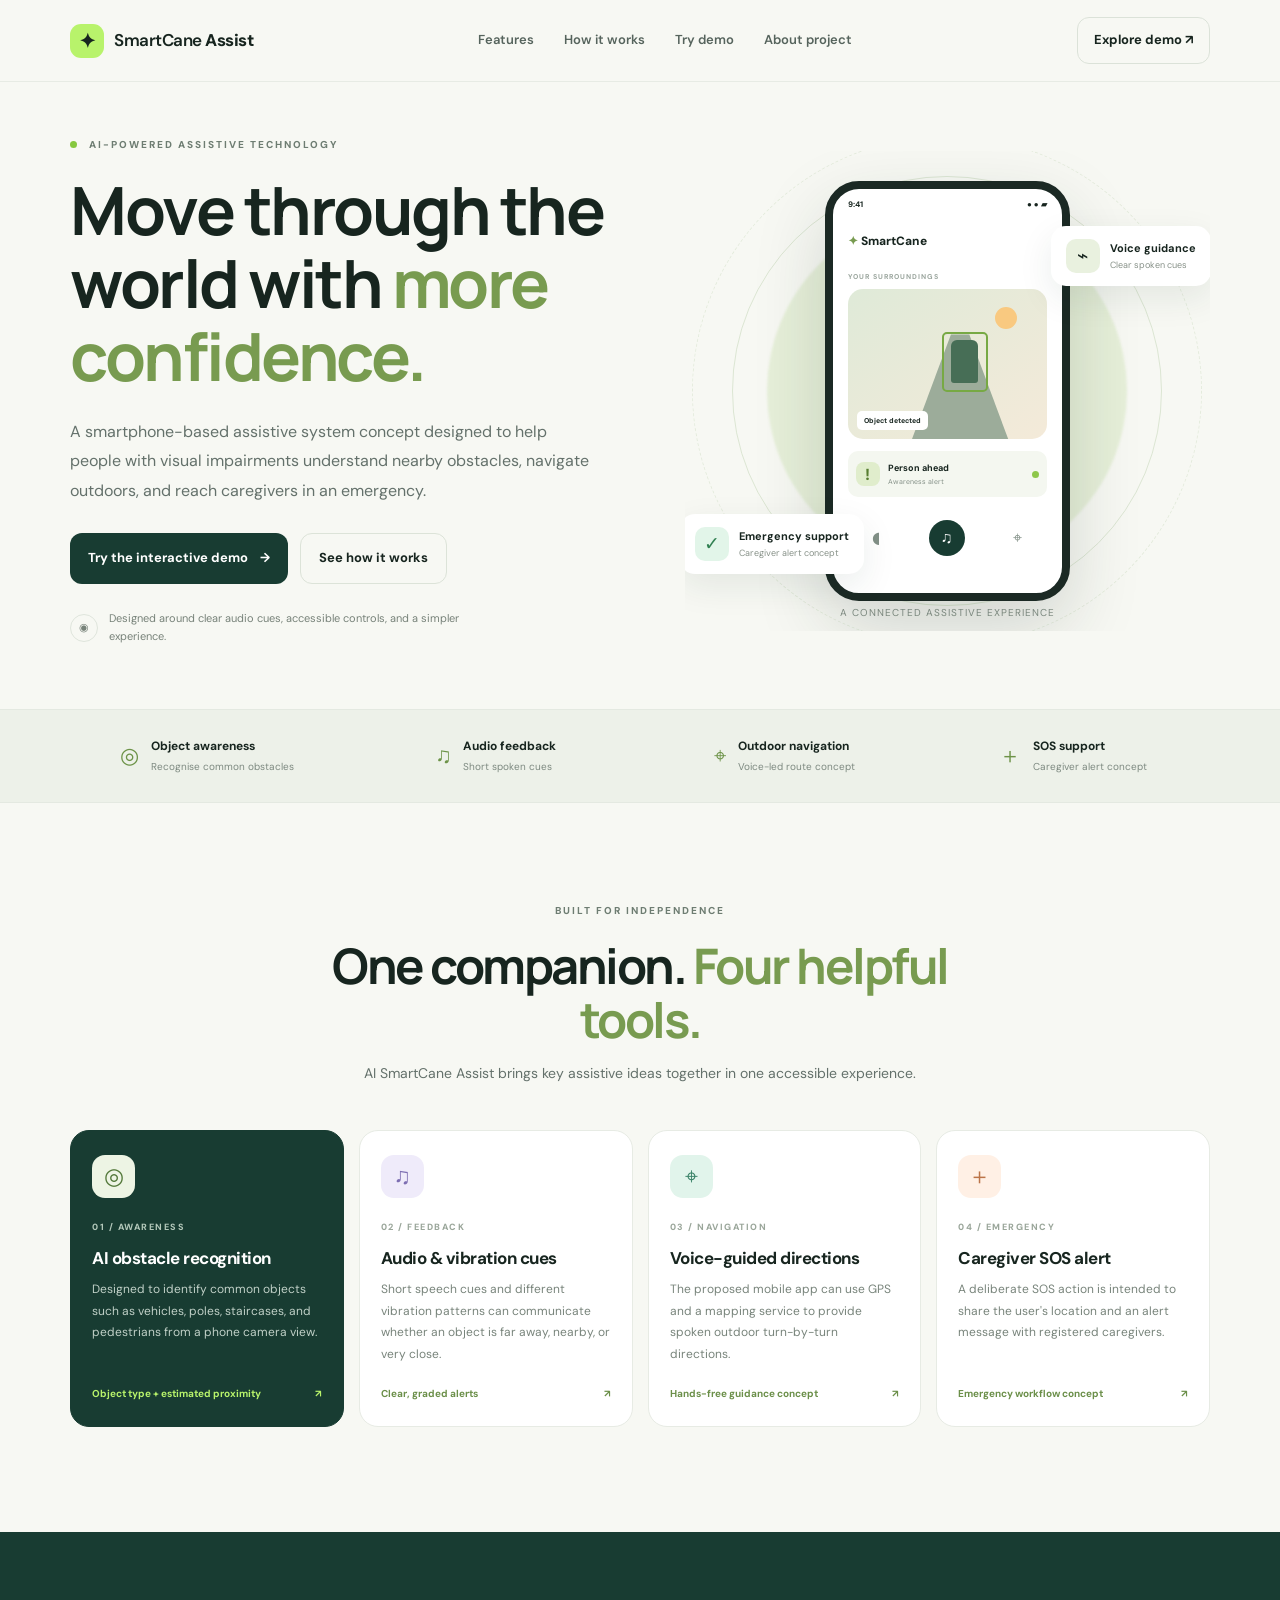
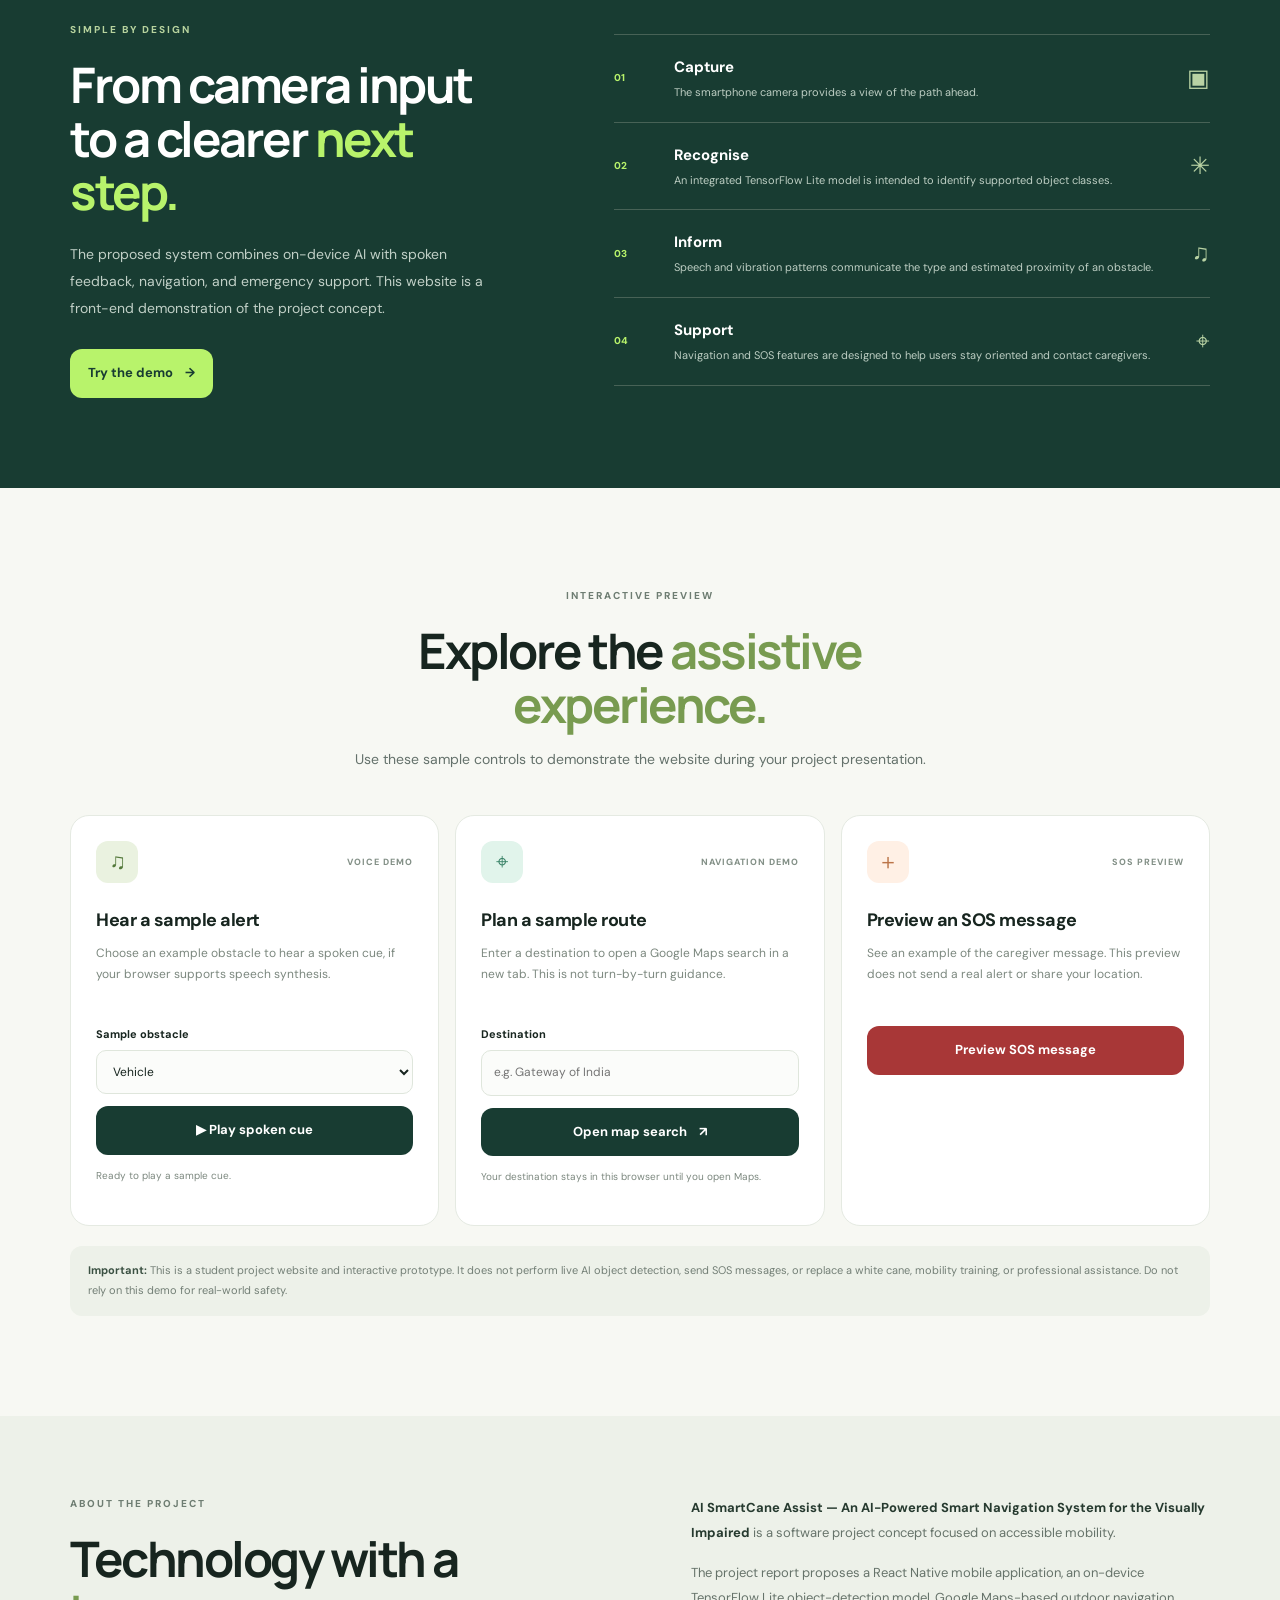
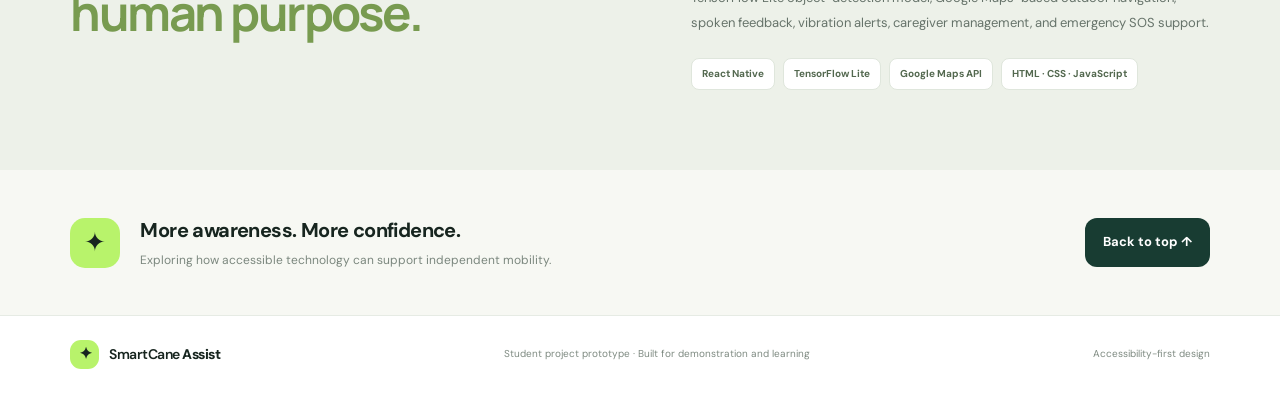
==== AI_SmartCane_Assist_Website_Code (1)/index.html @ cb8e0523 "Add files via upload" ====
<!DOCTYPE html>
<html lang="en">
<head>
  <meta charset="UTF-8">
  <meta name="viewport" content="width=device-width, initial-scale=1.0">
  <meta name="description" content="AI SmartCane Assist — an accessible navigation concept for people with visual impairments.">
  <title>AI SmartCane Assist | Move with confidence</title>
  <link rel="stylesheet" href="style.css">
  <script src="script.js" defer></script>
</head>
<body>
  <a class="skip-link" href="#main">Skip to main content</a>
  <header class="site-header">
    <a class="brand" href="#home" aria-label="AI SmartCane Assist home">
      <span class="brand-mark" aria-hidden="true">✦</span>
      <span>SmartCane <b>Assist</b></span>
    </a>
    <button class="menu-toggle" id="menuToggle" aria-expanded="false" aria-controls="siteNav">Menu</button>
    <nav id="siteNav" aria-label="Main navigation">
      <a href="#features">Features</a>
      <a href="#how-it-works">How it works</a>
      <a href="#demo">Try demo</a>
      <a href="#about">About project</a>
    </nav>
    <a class="header-cta" href="#demo">Explore demo <span aria-hidden="true">↗</span></a>
  </header>

  <main id="main">
    <section class="hero section-wrap" id="home">
      <div class="hero-copy">
        <p class="eyebrow"><span class="status-dot"></span> AI-POWERED ASSISTIVE TECHNOLOGY</p>
        <h1>Move through the world with <span>more confidence.</span></h1>
        <p class="hero-lead">A smartphone-based assistive system concept designed to help people with visual impairments understand nearby obstacles, navigate outdoors, and reach caregivers in an emergency.</p>
        <div class="hero-actions">
          <a class="button button-primary" href="#demo">Try the interactive demo <span aria-hidden="true">→</span></a>
          <a class="button button-quiet" href="#how-it-works">See how it works</a>
        </div>
        <div class="hero-note"><span class="note-icon" aria-hidden="true">◉</span><p>Designed around clear audio cues, accessible controls, and a simpler experience.</p></div>
      </div>
      <div class="hero-visual" aria-label="Illustration of a phone displaying an assistive navigation interface">
        <div class="visual-glow"></div>
        <div class="orbit orbit-one"></div><div class="orbit orbit-two"></div>
        <div class="phone">
          <div class="phone-top"><span>9:41</span><span aria-hidden="true">● ● ▰</span></div>
          <div class="phone-content">
            <div class="mini-brand"><span>✦</span> SmartCane</div>
            <p class="small-muted">YOUR SURROUNDINGS</p>
            <div class="scan-card">
              <div class="scan-sun"></div><div class="scan-road"></div>
              <div class="scan-object"></div><div class="scan-frame"></div>
              <span class="scan-label">Object detected</span>
            </div>
            <div class="phone-alert"><span class="alert-symbol">!</span><div><b>Person ahead</b><small>Awareness alert</small></div><span class="pulse"></span></div>
            <div class="phone-controls"><span>◖</span><span class="voice-circle">♫</span><span>⌖</span></div>
          </div>
        </div>
        <div class="float-card float-top"><span class="float-icon">⌁</span><div><b>Voice guidance</b><small>Clear spoken cues</small></div></div>
        <div class="float-card float-bottom"><span class="float-icon safe">✓</span><div><b>Emergency support</b><small>Caregiver alert concept</small></div></div>
        <div class="hero-caption">A connected assistive experience</div>
      </div>
    </section>

    <section class="trust-strip" aria-label="Project capabilities">
      <div><span class="strip-icon">◎</span><span><b>Object awareness</b><small>Recognise common obstacles</small></span></div>
      <div><span class="strip-icon">♫</span><span><b>Audio feedback</b><small>Short spoken cues</small></span></div>
      <div><span class="strip-icon">⌖</span><span><b>Outdoor navigation</b><small>Voice-led route concept</small></span></div>
      <div><span class="strip-icon">＋</span><span><b>SOS support</b><small>Caregiver alert concept</small></span></div>
    </section>

    <section class="section section-wrap" id="features">
      <div class="section-heading">
        <p class="eyebrow">BUILT FOR INDEPENDENCE</p>
        <h2>One companion. <span>Four helpful tools.</span></h2>
        <p>AI SmartCane Assist brings key assistive ideas together in one accessible experience.</p>
      </div>
      <div class="feature-grid">
        <article class="feature-card feature-dark">
          <div class="feature-icon">◎</div><span class="card-number">01 / AWARENESS</span>
          <h3>AI obstacle recognition</h3>
          <p>Designed to identify common objects such as vehicles, poles, staircases, and pedestrians from a phone camera view.</p>
          <span class="card-link">Object type + estimated proximity <span aria-hidden="true">↗</span></span>
        </article>
        <article class="feature-card">
          <div class="feature-icon lavender">♫</div><span class="card-number">02 / FEEDBACK</span>
          <h3>Audio & vibration cues</h3>
          <p>Short speech cues and different vibration patterns can communicate whether an object is far away, nearby, or very close.</p>
          <span class="card-link">Clear, graded alerts <span aria-hidden="true">↗</span></span>
        </article>
        <article class="feature-card">
          <div class="feature-icon mint">⌖</div><span class="card-number">03 / NAVIGATION</span>
          <h3>Voice-guided directions</h3>
          <p>The proposed mobile app can use GPS and a mapping service to provide spoken outdoor turn-by-turn directions.</p>
          <span class="card-link">Hands-free guidance concept <span aria-hidden="true">↗</span></span>
        </article>
        <article class="feature-card">
          <div class="feature-icon peach">＋</div><span class="card-number">04 / EMERGENCY</span>
          <h3>Caregiver SOS alert</h3>
          <p>A deliberate SOS action is intended to share the user's location and an alert message with registered caregivers.</p>
          <span class="card-link">Emergency workflow concept <span aria-hidden="true">↗</span></span>
        </article>
      </div>
    </section>

    <section class="how-section" id="how-it-works">
      <div class="section-wrap how-layout">
        <div class="how-copy">
          <p class="eyebrow">SIMPLE BY DESIGN</p>
          <h2>From camera input to a clearer <span>next step.</span></h2>
          <p>The proposed system combines on-device AI with spoken feedback, navigation, and emergency support. This website is a front-end demonstration of the project concept.</p>
          <a class="button button-light" href="#demo">Try the demo <span aria-hidden="true">→</span></a>
        </div>
        <div class="steps">
          <div class="step"><span class="step-num">01</span><div><h3>Capture</h3><p>The smartphone camera provides a view of the path ahead.</p></div><span class="step-symbol">▣</span></div>
          <div class="step"><span class="step-num">02</span><div><h3>Recognise</h3><p>An integrated TensorFlow Lite model is intended to identify supported object classes.</p></div><span class="step-symbol">✳</span></div>
          <div class="step"><span class="step-num">03</span><div><h3>Inform</h3><p>Speech and vibration patterns communicate the type and estimated proximity of an obstacle.</p></div><span class="step-symbol">♫</span></div>
          <div class="step"><span class="step-num">04</span><div><h3>Support</h3><p>Navigation and SOS features are designed to help users stay oriented and contact caregivers.</p></div><span class="step-symbol">⌖</span></div>
        </div>
      </div>
    </section>

    <section class="section section-wrap demo-section" id="demo">
      <div class="section-heading">
        <p class="eyebrow">INTERACTIVE PREVIEW</p>
        <h2>Explore the <span>assistive experience.</span></h2>
        <p>Use these sample controls to demonstrate the website during your project presentation.</p>
      </div>
      <div class="demo-grid">
        <article class="demo-card">
          <div class="demo-card-top"><span class="demo-icon">♫</span><span class="demo-tag">VOICE DEMO</span></div>
          <h3>Hear a sample alert</h3>
          <p>Choose an example obstacle to hear a spoken cue, if your browser supports speech synthesis.</p>
          <label for="obstacleSelect">Sample obstacle</label>
          <select id="obstacleSelect">
            <option value="Vehicle ahead. Please take care.">Vehicle</option>
            <option value="Stairs ahead. Please proceed carefully.">Staircase</option>
            <option value="Pole ahead. Please take care.">Pole</option>
            <option value="Person ahead. Please take care.">Pedestrian</option>
            <option value="Ground hazard ahead. Please proceed carefully.">Ground hazard</option>
          </select>
          <button class="button button-primary full-button" id="speakButton">▶ Play spoken cue</button>
          <p class="demo-feedback" id="speechStatus" role="status" aria-live="polite">Ready to play a sample cue.</p>
        </article>
        <article class="demo-card">
          <div class="demo-card-top"><span class="demo-icon mint">⌖</span><span class="demo-tag">NAVIGATION DEMO</span></div>
          <h3>Plan a sample route</h3>
          <p>Enter a destination to open a Google Maps search in a new tab. This is not turn-by-turn guidance.</p>
          <label for="destinationInput">Destination</label>
          <input id="destinationInput" type="text" placeholder="e.g. Gateway of India" autocomplete="street-address">
          <button class="button button-primary full-button" id="routeButton">Open map search <span aria-hidden="true">↗</span></button>
          <p class="demo-feedback" id="routeStatus" role="status" aria-live="polite">Your destination stays in this browser until you open Maps.</p>
        </article>
        <article class="demo-card sos-card">
          <div class="demo-card-top"><span class="demo-icon peach">＋</span><span class="demo-tag">SOS PREVIEW</span></div>
          <h3>Preview an SOS message</h3>
          <p>See an example of the caregiver message. This preview does not send a real alert or share your location.</p>
          <button class="button button-danger full-button" id="sosButton">Preview SOS message</button>
          <div class="sos-preview" id="sosPreview" hidden role="status" aria-live="polite">
            <b>Example caregiver alert</b>
            <p>I may need assistance. Please contact me. My location can be shared through the actual mobile app when configured.</p>
          </div>
        </article>
      </div>
      <p class="safety-note"><strong>Important:</strong> This is a student project website and interactive prototype. It does not perform live AI object detection, send SOS messages, or replace a white cane, mobility training, or professional assistance. Do not rely on this demo for real-world safety.</p>
    </section>

    <section class="about-section" id="about">
      <div class="section-wrap about-layout">
        <div>
          <p class="eyebrow">ABOUT THE PROJECT</p>
          <h2>Technology with a <span>human purpose.</span></h2>
        </div>
        <div class="about-copy">
          <p><strong>AI SmartCane Assist — An AI-Powered Smart Navigation System for the Visually Impaired</strong> is a software project concept focused on accessible mobility.</p>
          <p>The project report proposes a React Native mobile application, an on-device TensorFlow Lite object-detection model, Google Maps-based outdoor navigation, spoken feedback, vibration alerts, caregiver management, and emergency SOS support.</p>
          <div class="tech-list"><span>React Native</span><span>TensorFlow Lite</span><span>Google Maps API</span><span>HTML · CSS · JavaScript</span></div>
        </div>
      </div>
    </section>

    <section class="closing section-wrap">
      <div class="closing-mark" aria-hidden="true">✦</div>
      <div><h2>More awareness. More confidence.</h2><p>Exploring how accessible technology can support independent mobility.</p></div>
      <a class="button button-primary" href="#home">Back to top ↑</a>
    </section>
  </main>

  <footer class="site-footer">
    <a class="brand footer-brand" href="#home"><span class="brand-mark">✦</span><span>SmartCane <b>Assist</b></span></a>
    <p>Student project prototype · Built for demonstration and learning</p>
    <a href="#main">Accessibility-first design</a>
  </footer>
</body>
</html>
---- AI_SmartCane_Assist_Website_Code (1)/style.css ----
@import url('https://fonts.googleapis.com/css2?family=DM+Sans:wght@400;500;600;700&family=Manrope:wght@400;500;600;700;800&display=swap');
:root{--ink:#17251f;--muted:#64716b;--green:#b8f36b;--deep:#183c32;--paper:#f7f8f3;--line:#e4e9e1;--white:#fff;--radius:22px}
*{box-sizing:border-box}html{scroll-behavior:smooth;scroll-padding-top:90px}body{margin:0;background:var(--paper);color:var(--ink);font-family:"DM Sans",Arial,sans-serif;line-height:1.6}a{color:inherit;text-decoration:none}button,input,select{font:inherit}button,a,select,input{outline-offset:4px}a:focus-visible,button:focus-visible,input:focus-visible,select:focus-visible{outline:3px solid #5e8dff}.skip-link{position:absolute;top:-60px;left:16px;background:#fff;padding:12px 16px;z-index:20}.skip-link:focus{top:10px}
.site-header{height:82px;display:flex;align-items:center;justify-content:space-between;padding:0 5.5%;background:rgba(247,248,243,.94);border-bottom:1px solid rgba(228,233,225,.8);position:sticky;top:0;z-index:10;backdrop-filter:blur(16px)}.brand{display:flex;align-items:center;gap:10px;font-size:17px;font-weight:600;letter-spacing:-.5px}.brand b{font-weight:800}.brand-mark{display:grid;place-items:center;width:34px;height:34px;border-radius:11px;background:var(--green);font-size:20px}.site-header nav{display:flex;gap:30px;color:#56645d;font-size:13px;font-weight:600}.site-header nav a:hover,.site-footer a:hover{color:#527c26}.header-cta{font-size:13px;font-weight:700;padding:12px 16px;border:1px solid #dbe2d8;border-radius:12px}.menu-toggle{display:none}.section-wrap{width:min(1160px,89%);margin:0 auto}.hero{min-height:610px;display:grid;grid-template-columns:1.04fr .96fr;align-items:center;gap:4%;padding-top:55px;padding-bottom:64px}.eyebrow{font-size:10px;letter-spacing:2px;font-weight:800;color:#6e7d72;margin:0 0 20px}.status-dot{display:inline-block;width:7px;height:7px;border-radius:50%;background:#86c83f;margin-right:8px}.hero h1,.section-heading h2,.how-copy h2,.about-layout h2{font-family:Manrope,sans-serif;letter-spacing:-2.5px;font-weight:700;line-height:1.1}.hero h1{font-size:clamp(42px,5.2vw,68px);max-width:620px;margin:0 0 24px}.hero h1 span,.section-heading h2 span,.how-copy h2 span,.about-layout h2 span{color:#789b50}.hero-lead{font-size:16px;line-height:1.85;color:var(--muted);max-width:530px}.hero-actions{display:flex;gap:12px;flex-wrap:wrap;margin:28px 0 26px}.button{display:inline-flex;align-items:center;justify-content:center;gap:12px;border:0;border-radius:12px;padding:14px 18px;font-size:13px;font-weight:700;cursor:pointer;transition:transform .2s,background .2s}.button:hover{transform:translateY(-2px)}.button-primary{background:var(--deep);color:#fff}.button-primary:hover{background:#245444}.button-quiet{border:1px solid #dce3d8;background:transparent}.button-light{background:var(--green);color:#183c32}.button-danger{background:#a83737;color:white}.hero-note{display:flex;align-items:center;gap:11px;color:#778279;font-size:11px;max-width:400px}.hero-note p{margin:0}.note-icon{display:grid;place-items:center;width:28px;height:28px;border:1px solid #dfe5dc;border-radius:50%;flex-shrink:0}
.hero-visual{height:480px;position:relative;display:grid;place-items:center;overflow:hidden}.visual-glow{position:absolute;width:360px;height:360px;background:#e6efd9;border-radius:50%;filter:blur(1px)}.orbit{position:absolute;border:1px solid #dce6d3;border-radius:50%;width:430px;height:430px}.orbit-two{width:510px;height:510px;border-style:dashed;opacity:.7}.phone{position:relative;width:245px;height:420px;border:8px solid #1b2924;border-radius:34px;background:#fff;box-shadow:0 28px 70px #1b30252b;z-index:2;overflow:hidden}.phone-top{display:flex;justify-content:space-between;padding:9px 15px;font-size:8px;font-weight:700}.phone-content{padding:12px 15px}.mini-brand{font-size:12px;font-weight:800;margin-bottom:20px}.mini-brand span{color:#789b50}.small-muted{font-size:7px;letter-spacing:1px;color:#9aa59d;font-weight:700}.scan-card{height:150px;border-radius:15px;position:relative;overflow:hidden;background:linear-gradient(145deg,#dfead8,#f4ead9)}.scan-sun{position:absolute;right:30px;top:18px;width:22px;height:22px;background:#f9c980;border-radius:50%}.scan-road{position:absolute;bottom:-25px;left:55px;width:115px;height:130px;background:#9cac9a;clip-path:polygon(42% 0,58% 0,100% 100%,0 100%)}.scan-object{position:absolute;left:103px;top:51px;width:27px;height:43px;border-radius:6px 6px 3px 3px;background:#476e56}.scan-frame{position:absolute;left:94px;top:43px;width:46px;height:60px;border:2px solid #77a944;border-radius:5px}.scan-label{position:absolute;bottom:9px;left:9px;background:#fff;padding:4px 7px;border-radius:5px;font-size:7px;font-weight:700}.phone-alert{display:flex;align-items:center;gap:8px;background:#f4f7f0;border-radius:10px;margin-top:12px;padding:10px 8px}.alert-symbol{background:#e0edcc;color:#567d30;border-radius:8px;width:24px;height:24px;display:grid;place-items:center;font-weight:800}.phone-alert b,.phone-alert small{display:block;font-size:9px}.phone-alert small{color:#849087;font-size:7px}.pulse{margin-left:auto;width:7px;height:7px;border-radius:50%;background:#8ec74b}.phone-controls{display:flex;justify-content:space-around;align-items:center;margin-top:23px;color:#829087}.voice-circle{background:var(--deep);color:#fff;width:36px;height:36px;border-radius:50%;display:grid;place-items:center}.float-card{position:absolute;z-index:3;display:flex;gap:10px;align-items:center;background:#fff;padding:13px 15px;border-radius:15px;box-shadow:0 12px 35px #183c3216}.float-top{top:75px;right:-1px}.float-bottom{bottom:57px;left:-5px}.float-icon{display:grid;place-items:center;background:#e9f1df;border-radius:10px;width:34px;height:34px;font-size:19px}.float-icon.safe{background:#e2f5e9;color:#318052}.float-card b,.float-card small{display:block}.float-card b{font-size:11px}.float-card small{font-size:9px;color:#879188}.hero-caption{position:absolute;bottom:10px;font-size:10px;letter-spacing:1px;color:#859188;text-transform:uppercase}
.trust-strip{display:grid;grid-template-columns:repeat(4,1fr);gap:15px;padding:27px 5.5%;background:#edf1e9;border-top:1px solid #e4e9e1;border-bottom:1px solid #e4e9e1}.trust-strip>div{display:flex;align-items:center;justify-content:center;gap:12px}.strip-icon{font-size:22px;color:#6d9348}.trust-strip b,.trust-strip small{display:block}.trust-strip b{font-size:12px}.trust-strip small{font-size:10px;color:#7d8980;margin-top:2px}
.section{padding-top:100px;padding-bottom:105px}.section-heading{text-align:center;max-width:650px;margin:0 auto 45px}.section-heading h2,.how-copy h2,.about-layout h2{font-size:clamp(34px,4vw,49px);margin:0 0 16px}.section-heading>p:last-child{color:var(--muted);font-size:14px;margin:0}.feature-grid{display:grid;grid-template-columns:repeat(4,1fr);gap:15px}.feature-card{background:#fff;border:1px solid #e7ebe4;border-radius:19px;padding:24px 21px;min-height:285px;display:flex;flex-direction:column}.feature-dark{background:var(--deep);color:white;border-color:var(--deep)}.feature-icon{width:43px;height:43px;border-radius:13px;background:#edf4e4;display:grid;place-items:center;font-size:23px;color:#53783a;margin-bottom:22px}.feature-icon.lavender{background:#efebfa;color:#7d6eb2}.feature-icon.mint{background:#e1f4eb;color:#398267}.feature-icon.peach{background:#fff0e5;color:#bb7448}.card-number{font-size:9px;letter-spacing:1.5px;color:#9aa69a;font-weight:800}.feature-dark .card-number{color:#b3c8ba}.feature-card h3{font-size:17px;line-height:1.3;margin:13px 0 10px;letter-spacing:-.5px}.feature-card p{font-size:12px;line-height:1.8;color:#78847b;margin:0 0 20px}.feature-dark p{color:#c0d0c7}.card-link{margin-top:auto;font-size:10px;font-weight:700;color:#6b8f49;display:flex;justify-content:space-between;gap:8px}.feature-dark .card-link{color:var(--green)}
.how-section{background:#183c32;color:white;padding:90px 0}.how-layout{display:grid;grid-template-columns:.85fr 1.15fr;gap:9%;align-items:center}.how-copy .eyebrow{color:#b7d39e}.how-copy h2{max-width:440px}.how-copy h2 span{color:var(--green)}.how-copy>p:not(.eyebrow){color:#c1d0c7;font-size:14px;line-height:1.9;max-width:420px;margin:22px 0 28px}.steps{border-top:1px solid #476256}.step{display:grid;grid-template-columns:48px 1fr 35px;align-items:center;gap:12px;padding:20px 0;border-bottom:1px solid #476256}.step-num{font-size:10px;color:var(--green);font-weight:800}.step h3{font-size:15px;margin:0 0 4px}.step p{font-size:11px;color:#bdcec3;margin:0;line-height:1.7}.step-symbol{font-size:24px;color:#b9d3a4;text-align:right}
.demo-section{padding-top:100px;padding-bottom:100px}.demo-grid{display:grid;grid-template-columns:repeat(3,1fr);gap:16px}.demo-card{background:#fff;border:1px solid #e5eae2;border-radius:19px;padding:25px;min-width:0}.demo-card-top{display:flex;align-items:center;justify-content:space-between;margin-bottom:23px}.demo-icon{width:42px;height:42px;display:grid;place-items:center;border-radius:12px;background:#eaf2e0;font-size:22px;color:#53783a}.demo-icon.mint{background:#e1f4eb;color:#398267}.demo-icon.peach{background:#fff0e5;color:#bb7448}.demo-tag{font-size:9px;letter-spacing:1px;color:#839087;font-weight:800}.demo-card h3{font-size:18px;margin:0 0 8px;letter-spacing:-.5px}.demo-card>p{font-size:12px;line-height:1.8;color:#7c887f;min-height:65px;margin:0 0 18px}.demo-card label{display:block;font-size:11px;font-weight:700;margin:0 0 7px}.demo-card select,.demo-card input{width:100%;border:1px solid #dfe6dc;border-radius:10px;padding:12px;background:#fbfcfa;color:var(--ink);margin-bottom:12px;font-size:12px}.full-button{width:100%;min-height:45px}.demo-feedback{font-size:10px!important;min-height:32px!important;margin:12px 0 0!important;color:#7c887f!important}.sos-preview{background:#fff5f2;border:1px solid #f2d6cd;border-radius:12px;padding:13px;margin-top:12px;font-size:11px}.sos-preview p{margin:6px 0 0;line-height:1.7;color:#795d55}.safety-note{font-size:11px;line-height:1.8;color:#737f76;background:#edf1e9;border-radius:12px;padding:15px 18px;margin:20px 0 0}.safety-note strong{color:#3b5143}
.about-section{background:#edf1e9;padding:80px 0}.about-layout{display:grid;grid-template-columns:1fr 1fr;gap:9%;align-items:start}.about-layout h2{max-width:440px}.about-copy p{font-size:13px;line-height:1.9;color:#66736a;margin:0 0 16px}.about-copy strong{color:#263a2f}.tech-list{display:flex;flex-wrap:wrap;gap:8px;margin-top:23px}.tech-list span{background:#fff;border:1px solid #dfe6dc;border-radius:8px;padding:7px 10px;font-size:10px;font-weight:700;color:#53684f}
.closing{display:flex;align-items:center;gap:20px;padding-top:44px;padding-bottom:44px}.closing-mark{display:grid;place-items:center;width:50px;height:50px;flex-shrink:0;background:var(--green);border-radius:15px;font-size:26px}.closing h2{font-size:20px;letter-spacing:-.6px;margin:0 0 5px}.closing p{font-size:12px;color:#7b877e;margin:0}.closing .button{margin-left:auto;white-space:nowrap}.site-footer{display:flex;align-items:center;justify-content:space-between;gap:20px;padding:24px 5.5%;background:#fff;border-top:1px solid #e6ebe4}.footer-brand{font-size:14px}.footer-brand .brand-mark{width:29px;height:29px;font-size:16px}.site-footer p,.site-footer>a:last-child{font-size:10px;color:#7e8a81;margin:0}
@media(max-width:950px){.site-header{padding:0 4%}.site-header nav{gap:15px}.hero{grid-template-columns:1fr 1fr;gap:1%}.hero h1{font-size:48px}.float-top{right:0}.float-bottom{left:0}.feature-grid{grid-template-columns:repeat(2,1fr)}.demo-grid{grid-template-columns:1fr 1fr}.demo-card:last-child{grid-column:span 2}.how-layout{gap:5%}}
@media(max-width:700px){.site-header{height:70px}.site-header nav{display:none;position:absolute;top:69px;left:0;right:0;background:#f7f8f3;padding:20px 6%;border-bottom:1px solid var(--line);flex-direction:column;gap:18px}.site-header nav.open{display:flex}.menu-toggle{display:block;border:1px solid var(--line);background:transparent;border-radius:9px;padding:8px 11px;font-size:12px;font-weight:700}.header-cta{display:none}.hero{grid-template-columns:1fr;padding-top:55px;padding-bottom:50px}.hero h1{font-size:clamp(42px,12vw,60px)}.hero-lead{font-size:14px}.hero-visual{height:440px;margin-top:10px}.phone{transform:scale(.92)}.float-top{right:1%}.float-bottom{left:0}.trust-strip{grid-template-columns:1fr 1fr;padding:22px 5%;gap:20px 10px}.trust-strip>div{justify-content:flex-start}.section{padding-top:70px;padding-bottom:75px}.feature-grid{gap:10px}.feature-card{padding:19px 16px;min-height:290px}.feature-card h3{font-size:15px}.feature-card p{font-size:11px}.how-section{padding:70px 0}.how-layout,.about-layout{grid-template-columns:1fr;gap:40px}.how-copy h2,.about-layout h2,.section-heading h2{letter-spacing:-1.7px}.demo-grid{grid-template-columns:1fr}.demo-card:last-child{grid-column:auto}.demo-card>p{min-height:auto}.closing{flex-wrap:wrap}.closing .button{margin-left:0}.site-footer{align-items:flex-start;flex-direction:column;gap:12px}.hero-caption{bottom:0}}
@media(prefers-reduced-motion:reduce){html{scroll-behavior:auto}*,*::before,*::after{transition:none!important;animation:none!important}}
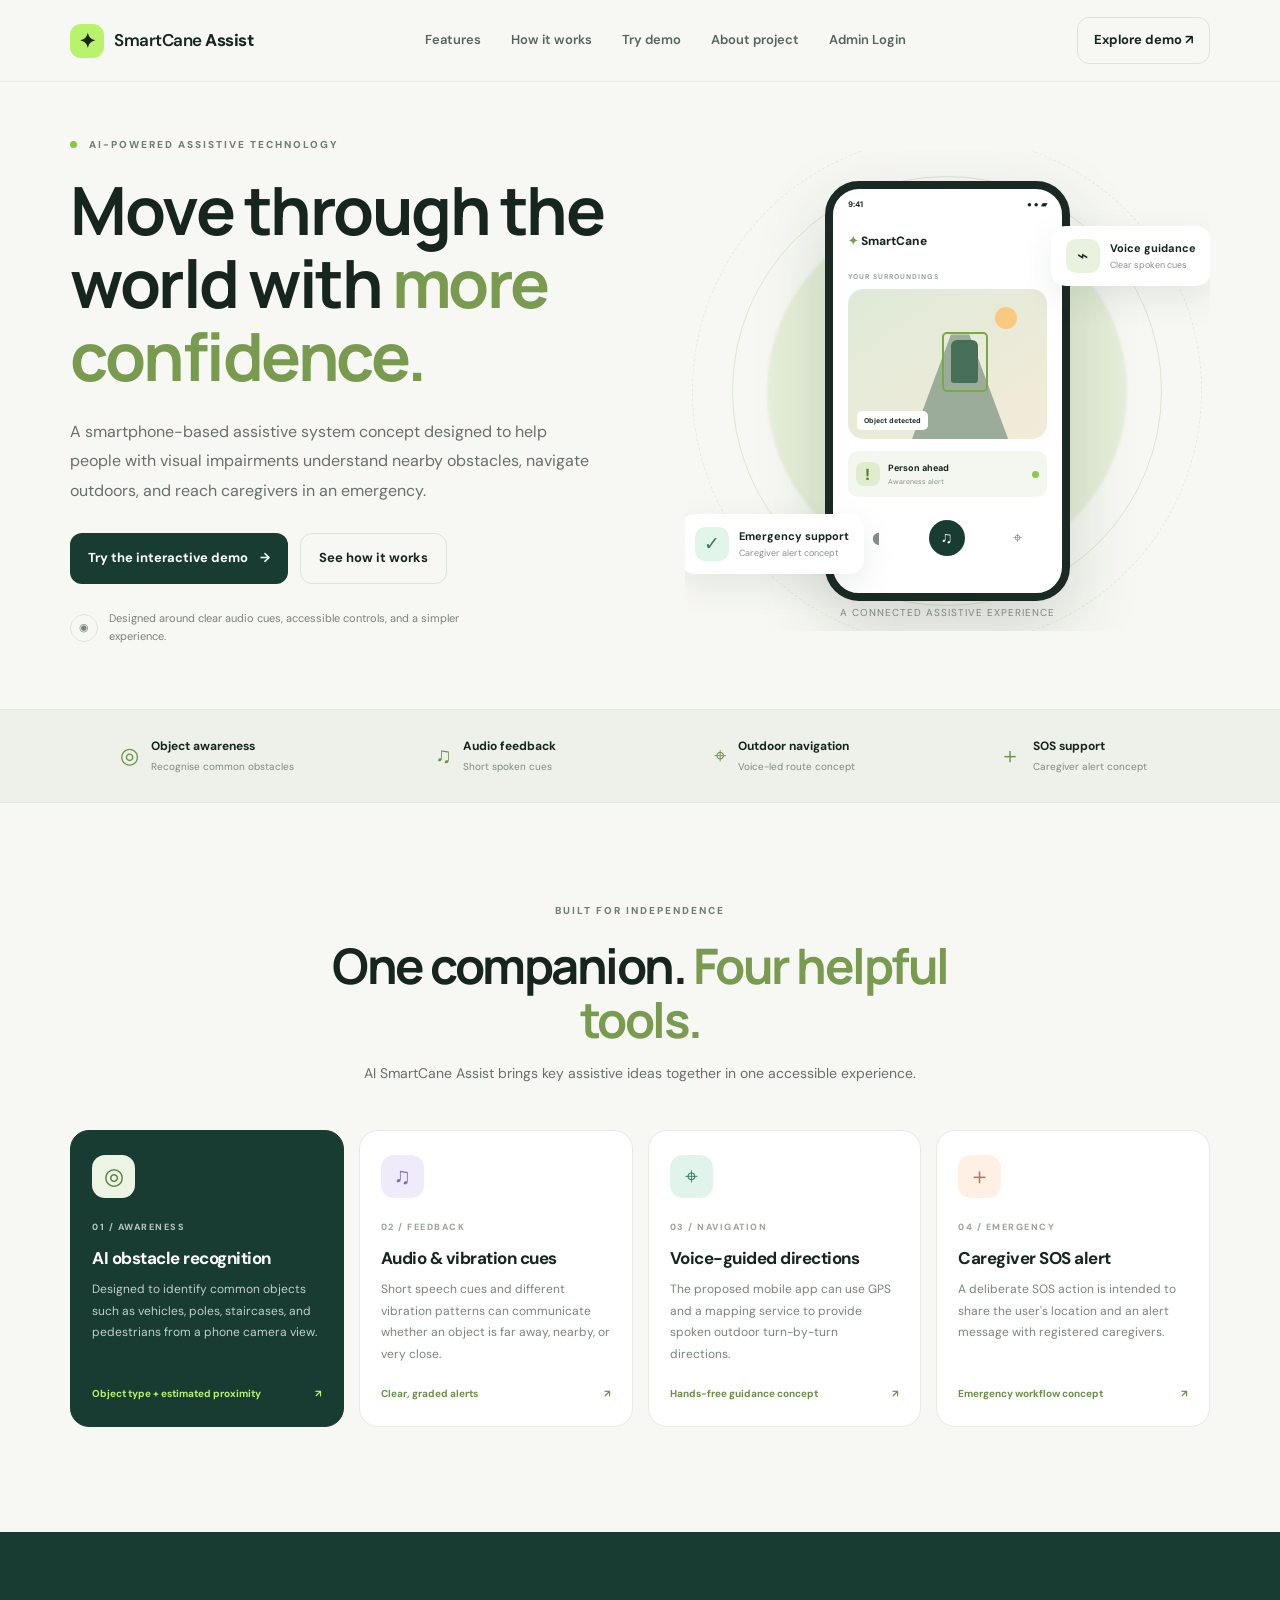
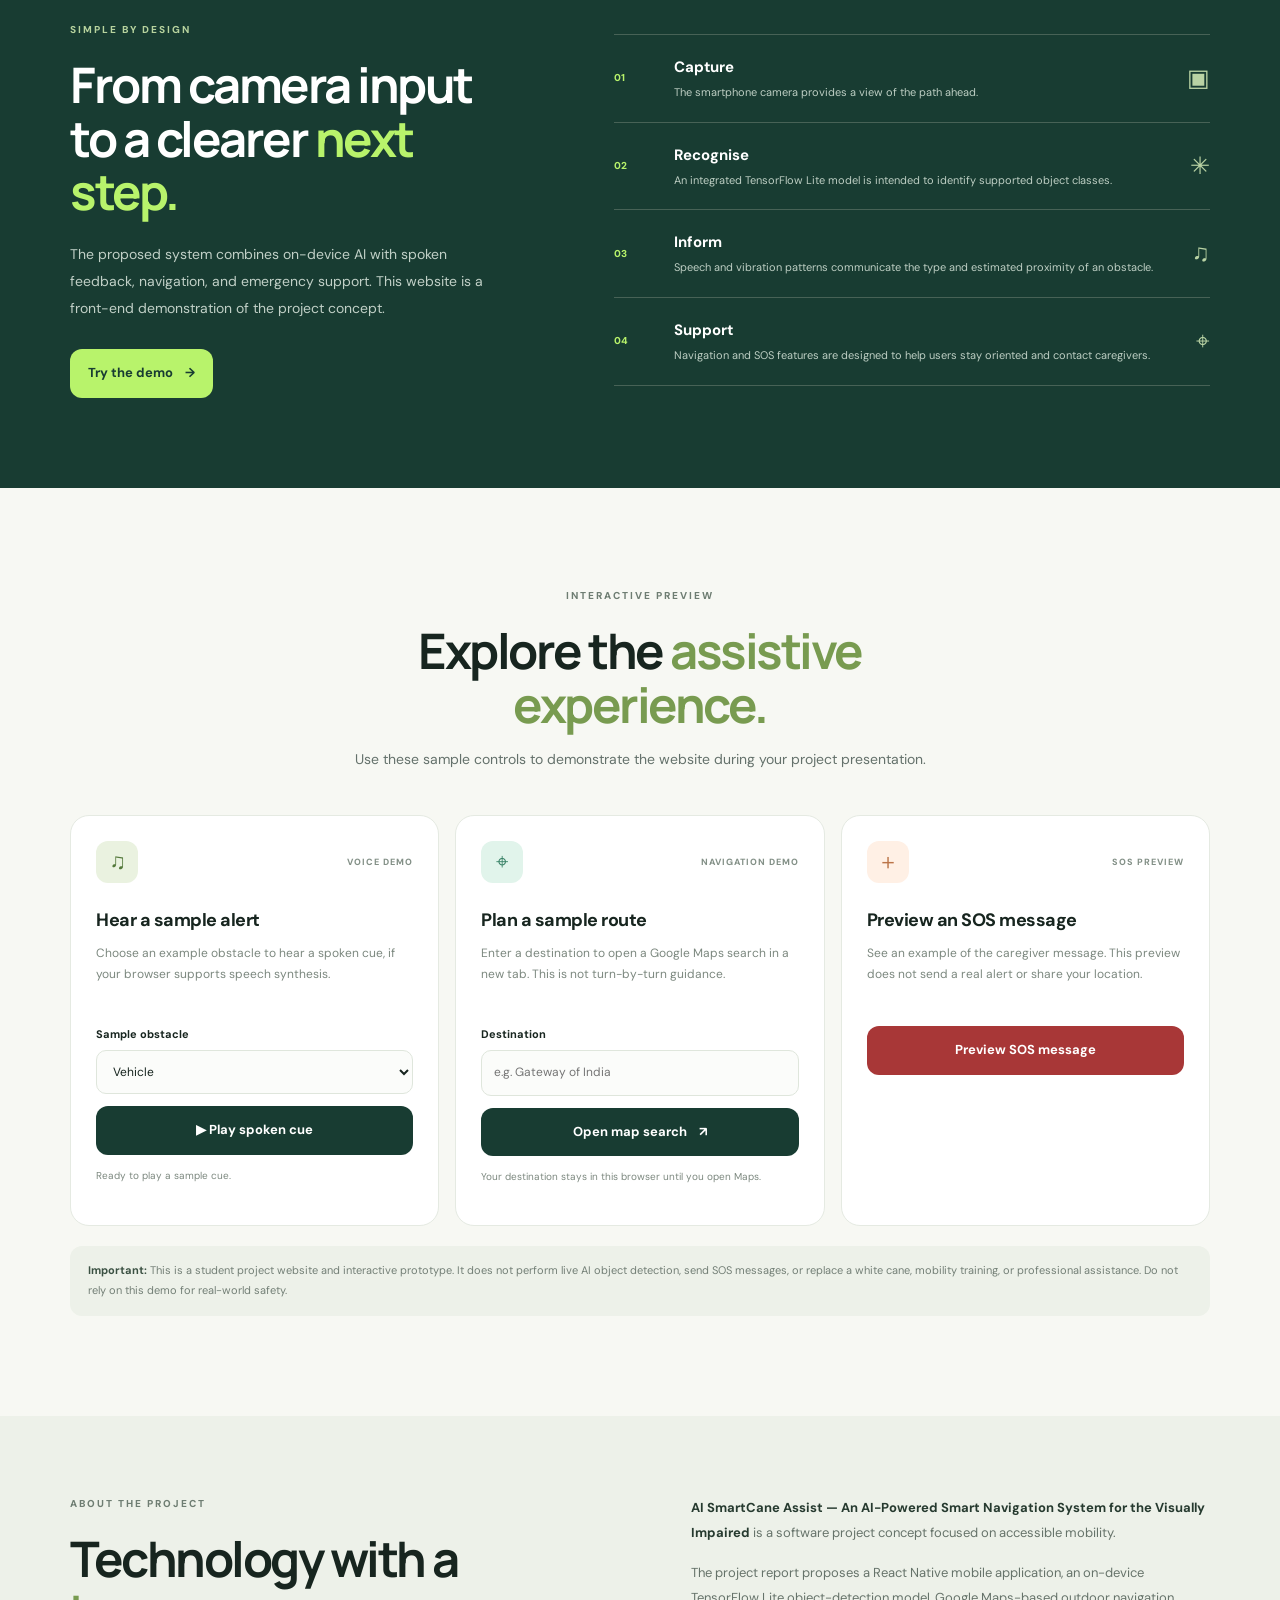
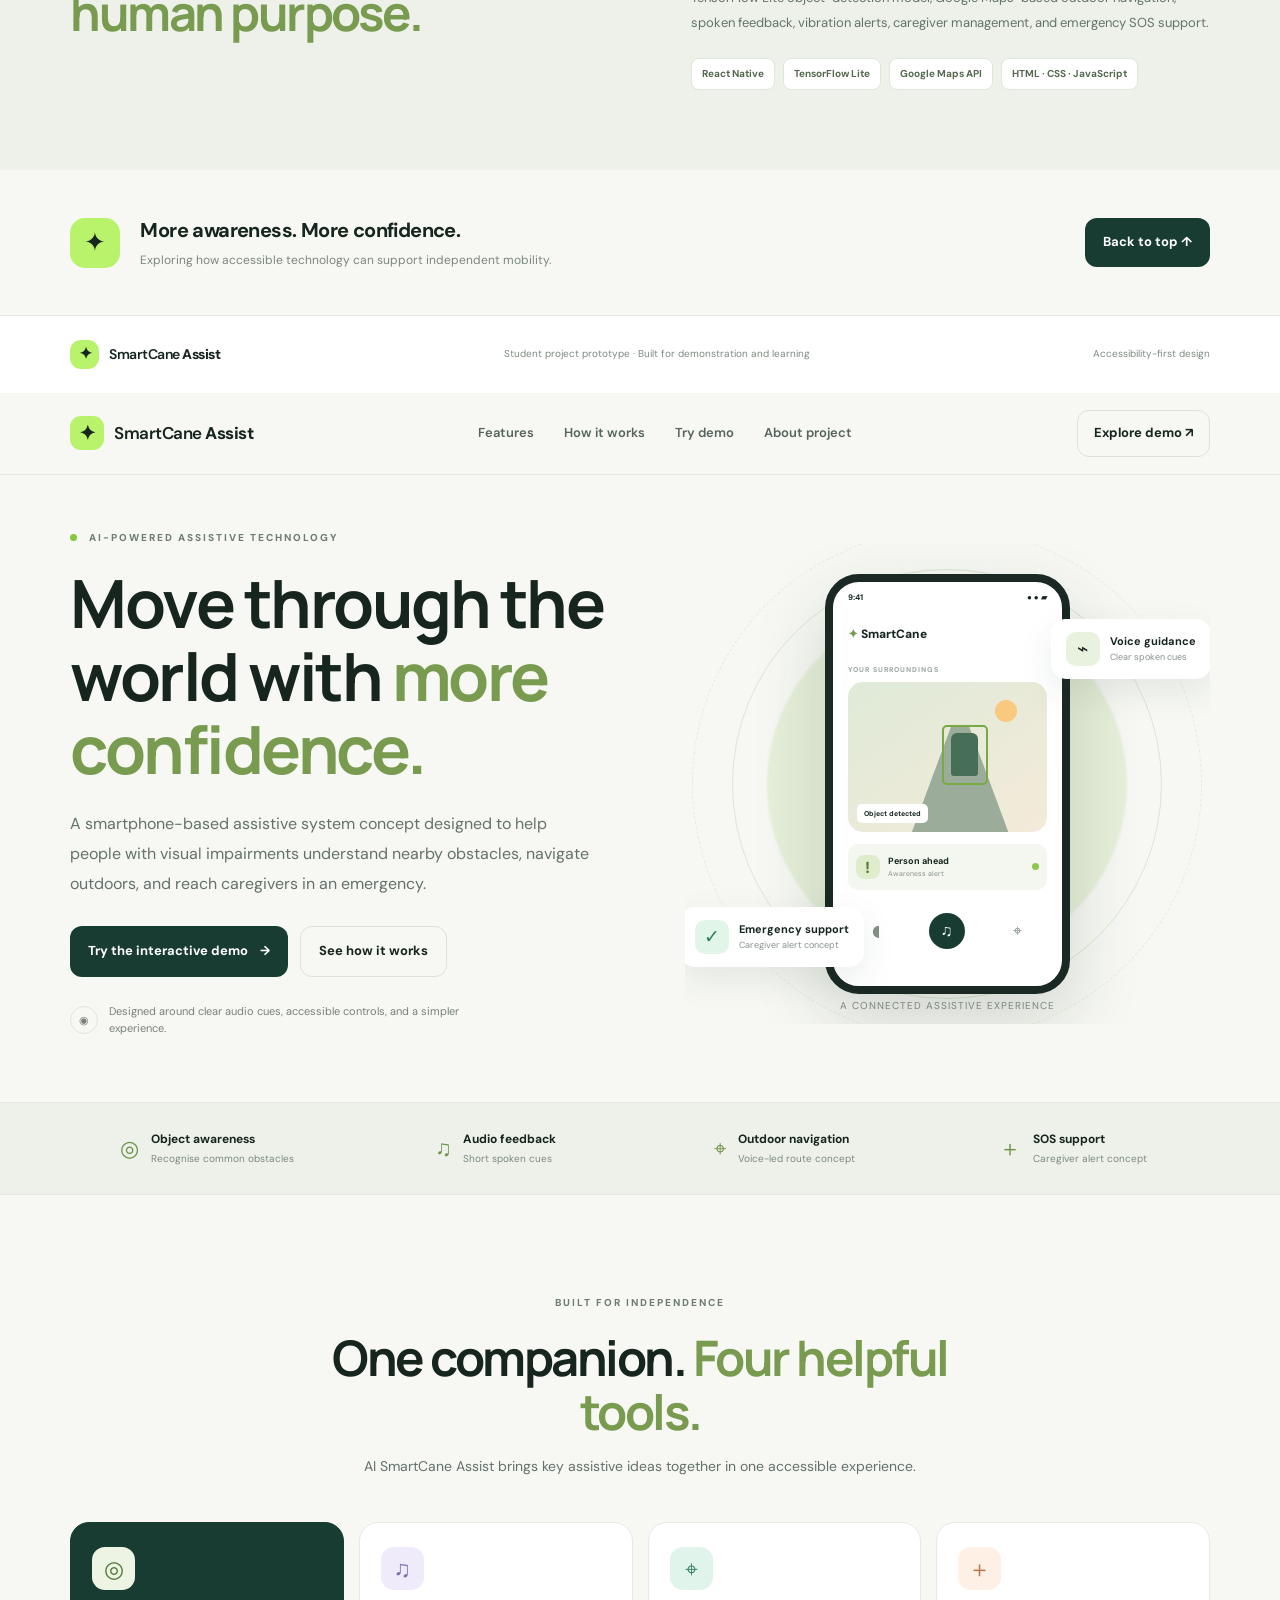
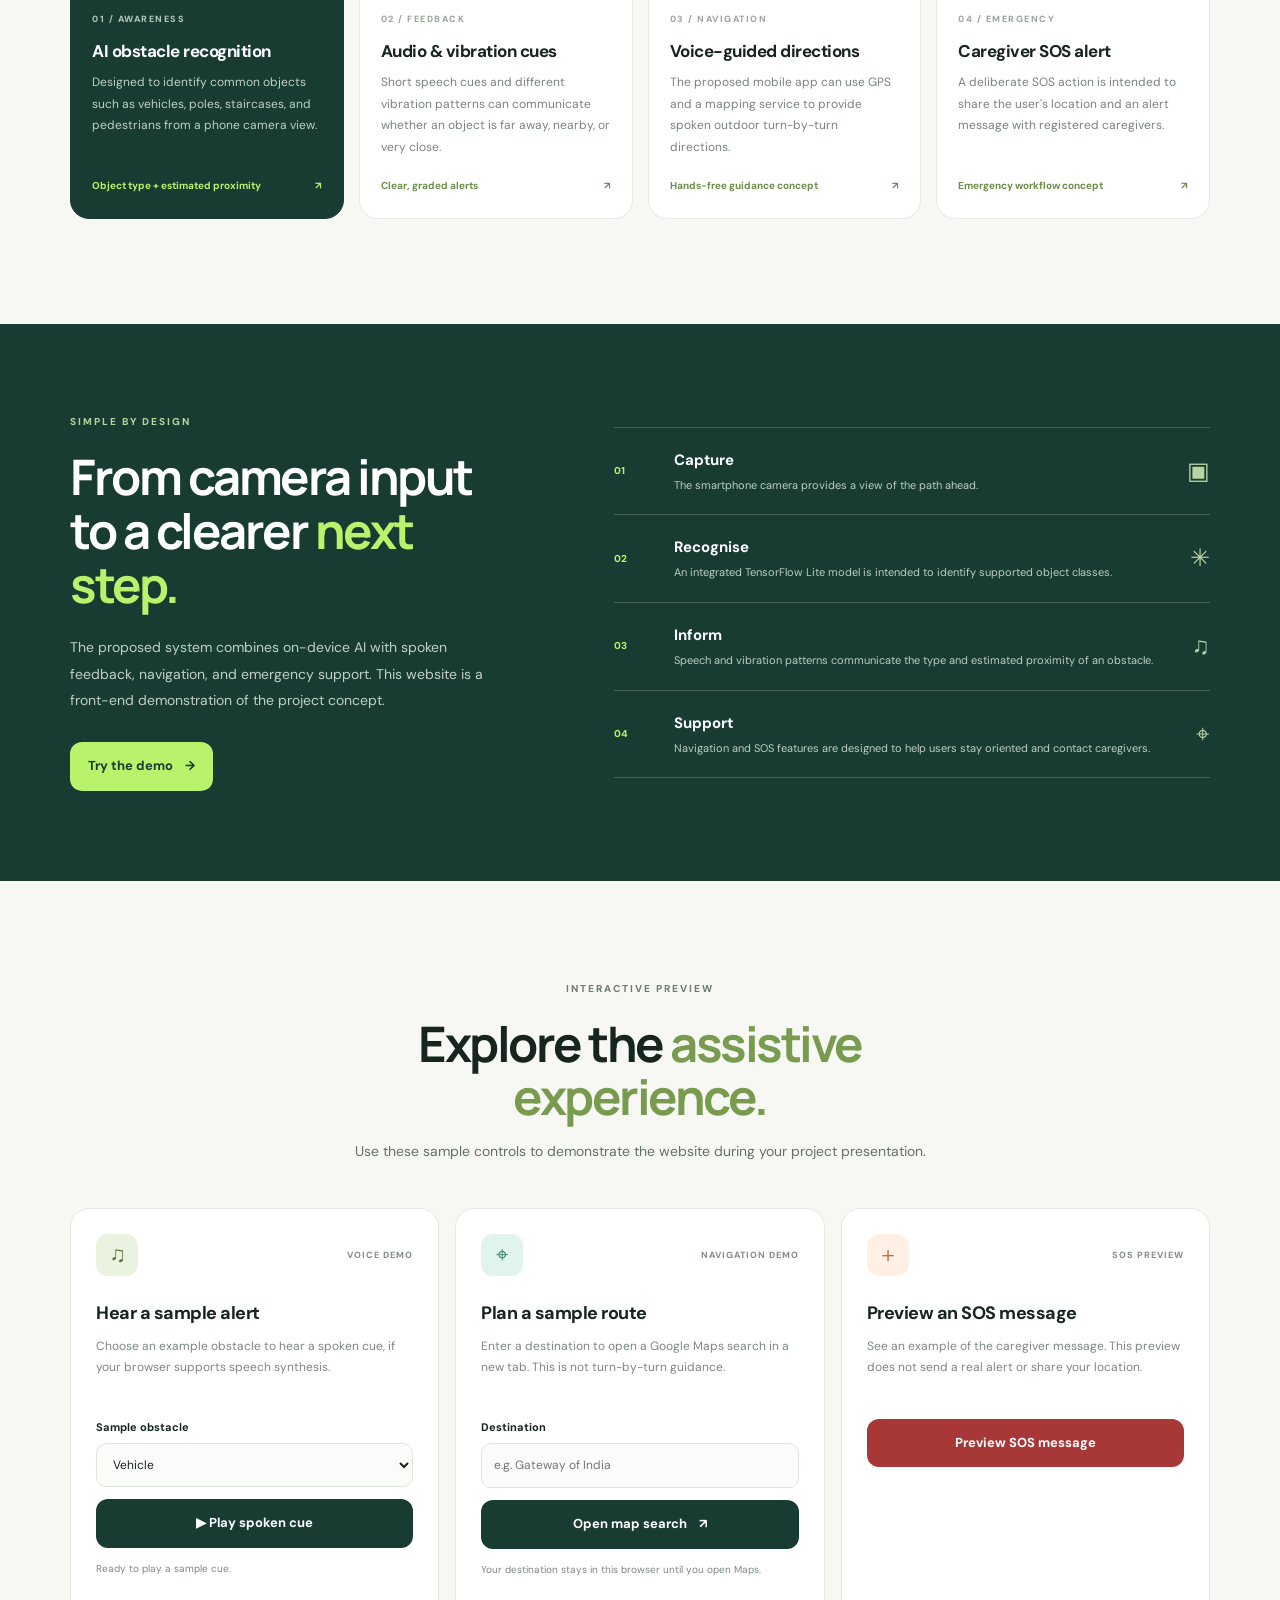
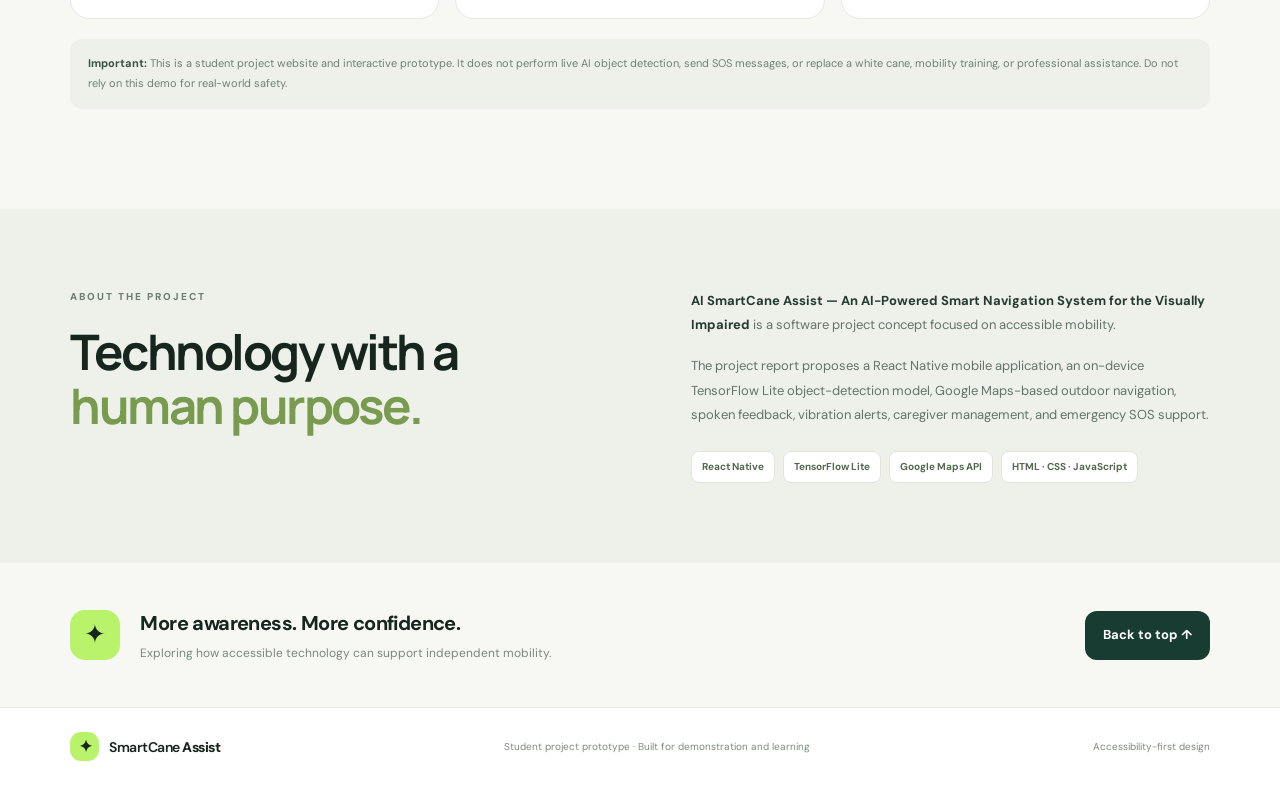
==== commit 0f9024dc: "Update index.html" ====
--- a/AI_SmartCane_Assist_Website_Code (1)/index.html
+++ b/AI_SmartCane_Assist_Website_Code (1)/index.html
@@ -1,4 +1,197 @@
-<!DOCTYPE html>
+<!DOCTYPE html><!DOCTYPE html>
+<html lang="en">
+<head>
+  <meta charset="UTF-8">
+  <meta name="viewport" content="width=device-width, initial-scale=1.0">
+  <meta name="description" content="AI SmartCane Assist — an accessible navigation concept for people with visual impairments.">
+  <title>AI SmartCane Assist | Move with confidence</title>
+  <link rel="stylesheet" href="style.css">
+  <script src="script.js" defer></script> 
+</head>
+<body>
+  <a class="skip-link" href="#main">Skip to main content</a>
+  <header class="site-header">
+    <a class="brand" href="#home" aria-label="AI SmartCane Assist home">
+      <span class="brand-mark" aria-hidden="true">✦</span>
+      <span>SmartCane <b>Assist</b></span>
+    </a>
+    <button class="menu-toggle" id="menuToggle" aria-expanded="false" aria-controls="siteNav">Menu</button>
+    <nav id="siteNav" aria-label="Main navigation">
+      <a href="#features">Features</a>
+      <a href="#how-it-works">How it works</a>
+      <a href="#demo">Try demo</a>
+      <a href="#about">About project</a>
+      <a href="admin-login.html">Admin Login</a>
+    </nav>
+    <a class="header-cta" href="#demo">Explore demo <span aria-hidden="true">↗</span></a>
+  </header>
+
+  <main id="main">
+    <section class="hero section-wrap" id="home">
+      <div class="hero-copy">
+        <p class="eyebrow"><span class="status-dot"></span> AI-POWERED ASSISTIVE TECHNOLOGY</p>
+        <h1>Move through the world with <span>more confidence.</span></h1>
+        <p class="hero-lead">A smartphone-based assistive system concept designed to help people with visual impairments understand nearby obstacles, navigate outdoors, and reach caregivers in an emergency.</p>
+        <div class="hero-actions">
+          <a class="button button-primary" href="#demo">Try the interactive demo <span aria-hidden="true">→</span></a>
+          <a class="button button-quiet" href="#how-it-works">See how it works</a>
+        </div>
+        <div class="hero-note"><span class="note-icon" aria-hidden="true">◉</span><p>Designed around clear audio cues, accessible controls, and a simpler experience.</p></div>
+      </div>
+      <div class="hero-visual" aria-label="Illustration of a phone displaying an assistive navigation interface">
+        <div class="visual-glow"></div>
+        <div class="orbit orbit-one"></div><div class="orbit orbit-two"></div>
+        <div class="phone">
+          <div class="phone-top"><span>9:41</span><span aria-hidden="true">● ● ▰</span></div>
+          <div class="phone-content">
+            <div class="mini-brand"><span>✦</span> SmartCane</div>
+            <p class="small-muted">YOUR SURROUNDINGS</p>
+            <div class="scan-card">
+              <div class="scan-sun"></div><div class="scan-road"></div>
+              <div class="scan-object"></div><div class="scan-frame"></div>
+              <span class="scan-label">Object detected</span>
+            </div>
+            <div class="phone-alert"><span class="alert-symbol">!</span><div><b>Person ahead</b><small>Awareness alert</small></div><span class="pulse"></span></div>
+            <div class="phone-controls"><span>◖</span><span class="voice-circle">♫</span><span>⌖</span></div>
+          </div>
+        </div>
+        <div class="float-card float-top"><span class="float-icon">⌁</span><div><b>Voice guidance</b><small>Clear spoken cues</small></div></div>
+        <div class="float-card float-bottom"><span class="float-icon safe">✓</span><div><b>Emergency support</b><small>Caregiver alert concept</small></div></div>
+        <div class="hero-caption">A connected assistive experience</div>
+      </div>
+    </section>
+
+    <section class="trust-strip" aria-label="Project capabilities">
+      <div><span class="strip-icon">◎</span><span><b>Object awareness</b><small>Recognise common obstacles</small></span></div>
+      <div><span class="strip-icon">♫</span><span><b>Audio feedback</b><small>Short spoken cues</small></span></div>
+      <div><span class="strip-icon">⌖</span><span><b>Outdoor navigation</b><small>Voice-led route concept</small></span></div>
+      <div><span class="strip-icon">＋</span><span><b>SOS support</b><small>Caregiver alert concept</small></span></div>
+    </section>
+
+    <section class="section section-wrap" id="features">
+      <div class="section-heading">
+        <p class="eyebrow">BUILT FOR INDEPENDENCE</p>
+        <h2>One companion. <span>Four helpful tools.</span></h2>
+        <p>AI SmartCane Assist brings key assistive ideas together in one accessible experience.</p>
+      </div>
+      <div class="feature-grid">
+        <article class="feature-card feature-dark">
+          <div class="feature-icon">◎</div><span class="card-number">01 / AWARENESS</span>
+          <h3>AI obstacle recognition</h3>
+          <p>Designed to identify common objects such as vehicles, poles, staircases, and pedestrians from a phone camera view.</p>
+          <span class="card-link">Object type + estimated proximity <span aria-hidden="true">↗</span></span>
+        </article>
+        <article class="feature-card">
+          <div class="feature-icon lavender">♫</div><span class="card-number">02 / FEEDBACK</span>
+          <h3>Audio & vibration cues</h3>
+          <p>Short speech cues and different vibration patterns can communicate whether an object is far away, nearby, or very close.</p>
+          <span class="card-link">Clear, graded alerts <span aria-hidden="true">↗</span></span>
+        </article>
+        <article class="feature-card">
+          <div class="feature-icon mint">⌖</div><span class="card-number">03 / NAVIGATION</span>
+          <h3>Voice-guided directions</h3>
+          <p>The proposed mobile app can use GPS and a mapping service to provide spoken outdoor turn-by-turn directions.</p>
+          <span class="card-link">Hands-free guidance concept <span aria-hidden="true">↗</span></span>
+        </article>
+        <article class="feature-card">
+          <div class="feature-icon peach">＋</div><span class="card-number">04 / EMERGENCY</span>
+          <h3>Caregiver SOS alert</h3>
+          <p>A deliberate SOS action is intended to share the user's location and an alert message with registered caregivers.</p>
+          <span class="card-link">Emergency workflow concept <span aria-hidden="true">↗</span></span>
+        </article>
+      </div>
+    </section>
+
+    <section class="how-section" id="how-it-works">
+      <div class="section-wrap how-layout">
+        <div class="how-copy">
+          <p class="eyebrow">SIMPLE BY DESIGN</p>
+          <h2>From camera input to a clearer <span>next step.</span></h2>
+          <p>The proposed system combines on-device AI with spoken feedback, navigation, and emergency support. This website is a front-end demonstration of the project concept.</p>
+          <a class="button button-light" href="#demo">Try the demo <span aria-hidden="true">→</span></a>
+        </div>
+        <div class="steps">
+          <div class="step"><span class="step-num">01</span><div><h3>Capture</h3><p>The smartphone camera provides a view of the path ahead.</p></div><span class="step-symbol">▣</span></div>
+          <div class="step"><span class="step-num">02</span><div><h3>Recognise</h3><p>An integrated TensorFlow Lite model is intended to identify supported object classes.</p></div><span class="step-symbol">✳</span></div>
+          <div class="step"><span class="step-num">03</span><div><h3>Inform</h3><p>Speech and vibration patterns communicate the type and estimated proximity of an obstacle.</p></div><span class="step-symbol">♫</span></div>
+          <div class="step"><span class="step-num">04</span><div><h3>Support</h3><p>Navigation and SOS features are designed to help users stay oriented and contact caregivers.</p></div><span class="step-symbol">⌖</span></div>
+        </div>
+      </div>
+    </section>
+
+    <section class="section section-wrap demo-section" id="demo">
+      <div class="section-heading">
+        <p class="eyebrow">INTERACTIVE PREVIEW</p>
+        <h2>Explore the <span>assistive experience.</span></h2>
+        <p>Use these sample controls to demonstrate the website during your project presentation.</p>
+      </div>
+      <div class="demo-grid">
+        <article class="demo-card">
+          <div class="demo-card-top"><span class="demo-icon">♫</span><span class="demo-tag">VOICE DEMO</span></div>
+          <h3>Hear a sample alert</h3>
+          <p>Choose an example obstacle to hear a spoken cue, if your browser supports speech synthesis.</p>
+          <label for="obstacleSelect">Sample obstacle</label>
+          <select id="obstacleSelect">
+            <option value="Vehicle ahead. Please take care.">Vehicle</option>
+            <option value="Stairs ahead. Please proceed carefully.">Staircase</option>
+            <option value="Pole ahead. Please take care.">Pole</option>
+            <option value="Person ahead. Please take care.">Pedestrian</option>
+            <option value="Ground hazard ahead. Please proceed carefully.">Ground hazard</option>
+          </select>
+          <button class="button button-primary full-button" id="speakButton">▶ Play spoken cue</button>
+          <p class="demo-feedback" id="speechStatus" role="status" aria-live="polite">Ready to play a sample cue.</p>
+        </article>
+        <article class="demo-card">
+          <div class="demo-card-top"><span class="demo-icon mint">⌖</span><span class="demo-tag">NAVIGATION DEMO</span></div>
+          <h3>Plan a sample route</h3>
+          <p>Enter a destination to open a Google Maps search in a new tab. This is not turn-by-turn guidance.</p>
+          <label for="destinationInput">Destination</label>
+          <input id="destinationInput" type="text" placeholder="e.g. Gateway of India" autocomplete="street-address">
+          <button class="button button-primary full-button" id="routeButton">Open map search <span aria-hidden="true">↗</span></button>
+          <p class="demo-feedback" id="routeStatus" role="status" aria-live="polite">Your destination stays in this browser until you open Maps.</p>
+        </article>
+        <article class="demo-card sos-card">
+          <div class="demo-card-top"><span class="demo-icon peach">＋</span><span class="demo-tag">SOS PREVIEW</span></div>
+          <h3>Preview an SOS message</h3>
+          <p>See an example of the caregiver message. This preview does not send a real alert or share your location.</p>
+          <button class="button button-danger full-button" id="sosButton">Preview SOS message</button>
+          <div class="sos-preview" id="sosPreview" hidden role="status" aria-live="polite">
+            <b>Example caregiver alert</b>
+            <p>I may need assistance. Please contact me. My location can be shared through the actual mobile app when configured.</p>
+          </div>
+        </article>
+      </div>
+      <p class="safety-note"><strong>Important:</strong> This is a student project website and interactive prototype. It does not perform live AI object detection, send SOS messages, or replace a white cane, mobility training, or professional assistance. Do not rely on this demo for real-world safety.</p>
+    </section>
+
+    <section class="about-section" id="about">
+      <div class="section-wrap about-layout">
+        <div>
+          <p class="eyebrow">ABOUT THE PROJECT</p>
+          <h2>Technology with a <span>human purpose.</span></h2>
+        </div>
+        <div class="about-copy">
+          <p><strong>AI SmartCane Assist — An AI-Powered Smart Navigation System for the Visually Impaired</strong> is a software project concept focused on accessible mobility.</p>
+          <p>The project report proposes a React Native mobile application, an on-device TensorFlow Lite object-detection model, Google Maps-based outdoor navigation, spoken feedback, vibration alerts, caregiver management, and emergency SOS support.</p>
+          <div class="tech-list"><span>React Native</span><span>TensorFlow Lite</span><span>Google Maps API</span><span>HTML · CSS · JavaScript</span></div>
+        </div>
+      </div>
+    </section>
+
+    <section class="closing section-wrap">
+      <div class="closing-mark" aria-hidden="true">✦</div>
+      <div><h2>More awareness. More confidence.</h2><p>Exploring how accessible technology can support independent mobility.</p></div>
+      <a class="button button-primary" href="#home">Back to top ↑</a>
+    </section>
+  </main>
+
+  <footer class="site-footer">
+    <a class="brand footer-brand" href="#home"><span class="brand-mark">✦</span><span>SmartCane <b>Assist</b></span></a>
+    <p>Student project prototype · Built for demonstration and learning</p>
+    <a href="#main">Accessibility-first design</a>
+  </footer>
+</body>
+</html>
 <html lang="en">
 <head>
   <meta charset="UTF-8">
@@ -190,4 +383,4 @@
     <a href="#main">Accessibility-first design</a>
   </footer>
 </body>
-</html>+</html>
